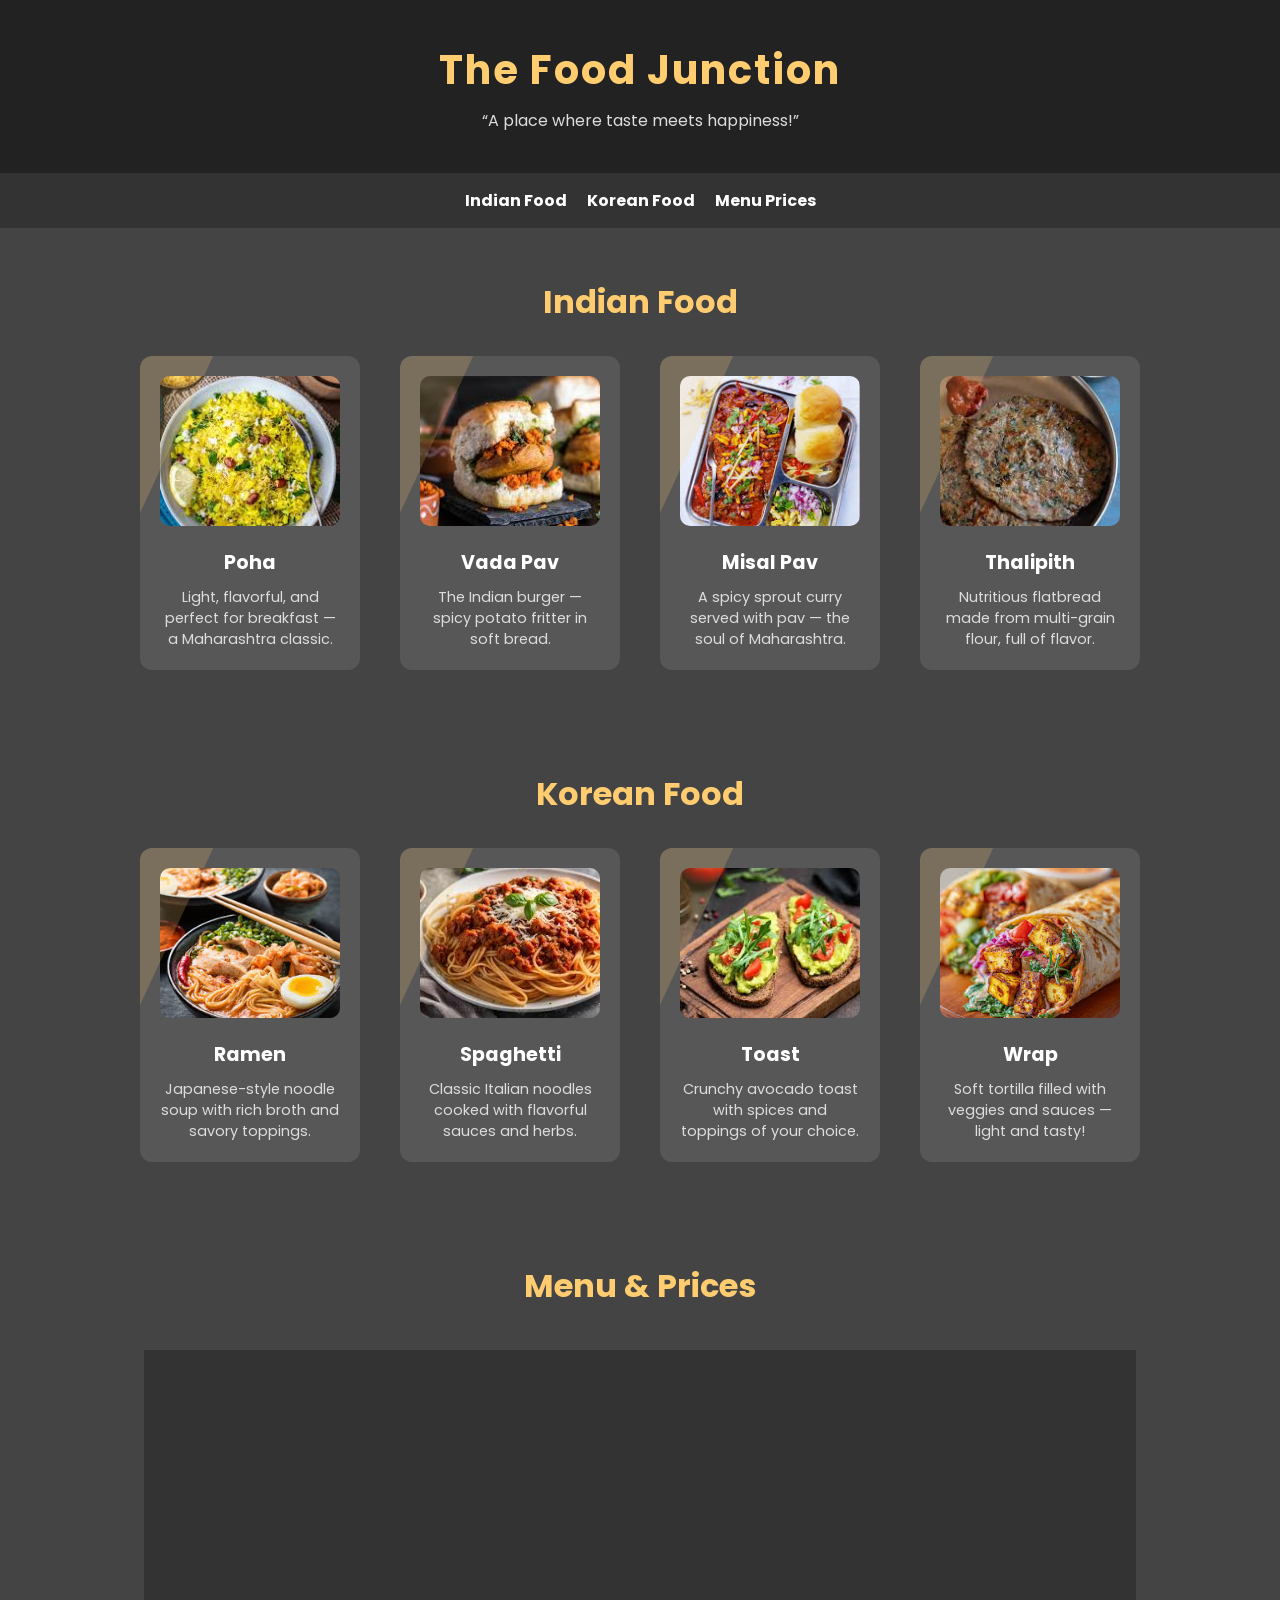
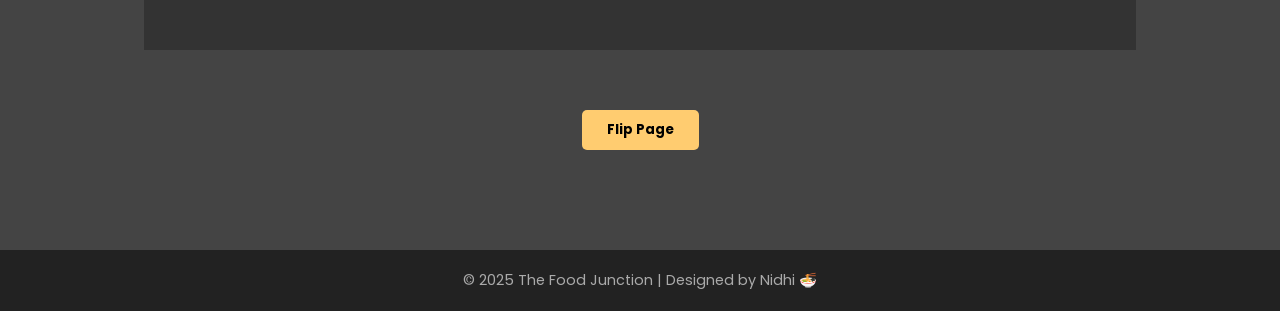
==== index.html @ 17d96d8f "Update and rename food.html to index.html" ====
<!DOCTYPE html>
<html lang="en">
<head>
  <meta charset="UTF-8">
  <title>The Food Junction</title>
  <link href="https://fonts.googleapis.com/css2?family=Poppins:wght@300;400;600&display=swap" rel="stylesheet">
  <style>
    * {
      margin: 0;
      padding: 0;
      box-sizing: border-box;
      font-family: "Poppins", sans-serif;
    }

    body {
      background-color: #444;
      color: white;
      text-align: center;
      overflow-x: hidden;
    }

    header {
      padding: 40px 20px;
      background: #222;
      box-shadow: 0 2px 8px rgba(0, 0, 0, 0.6);
      animation: slideDown 1s ease;
    }

    @keyframes slideDown {
      from { transform: translateY(-100px); opacity: 0; }
      to { transform: translateY(0); opacity: 1; }
    }

    header h1 {
      font-size: 2.5rem;
      letter-spacing: 2px;
      color: #ffcc70;
      animation: fadeIn 2s ease;
    }

    header p {
      font-size: 1rem;
      margin-top: 8px;
      color: #ddd;
      animation: fadeIn 2.5s ease;
    }

    nav {
      background: #333;
      padding: 15px;
      display: flex;
      justify-content: center;
      gap: 20px;
      animation: slideUp 1s ease;
    }

    @keyframes slideUp {
      from { transform: translateY(100px); opacity: 0; }
      to { transform: translateY(0); opacity: 1; }
    }

    nav a {
      color: white;
      text-decoration: none;
      font-weight: bold;
      transition: 0.3s;
    }

    nav a:hover {
      color: #ffcc70;
      text-decoration: underline;
      transform: scale(1.1);
    }

    section {
      padding: 50px 20px;
      animation: fadeInSection 1.5s ease;
    }

    @keyframes fadeInSection {
      from { opacity: 0; transform: translateY(30px); }
      to { opacity: 1; transform: translateY(0); }
    }

    h2 {
      color: #ffcc70;
      font-size: 2rem;
      margin-bottom: 30px;
    }

    .menu {
      display: flex;
      justify-content: center;
      flex-wrap: wrap;
      gap: 40px;
    }

    .dish {
      background: rgba(255, 255, 255, 0.1);
      border-radius: 12px;
      padding: 20px;
      width: 220px;
      transition: 0.3s ease;
      cursor: pointer;
      position: relative;
      overflow: hidden;
    }

    .dish:hover {
      background: rgba(255, 255, 255, 0.2);
      transform: scale(1.05);
      box-shadow: 0 5px 20px rgba(0,0,0,0.5);
    }

    .dish::after {
      content: "";
      position: absolute;
      top: 0; left: -100%;
      width: 100%; height: 100%;
      background: rgba(255, 204, 112, 0.2);
      transform: skewX(-25deg);
      transition: 0.5s;
    }

    .dish:hover::after {
      left: 200%;
    }

    .dish img {
      width: 100%;
      height: 150px;
      object-fit: cover;
      border-radius: 10px;
      margin-bottom: 15px;
    }

    .dish h3 {
      margin-bottom: 10px;
      color: #fff;
      font-size: 1.2rem;
    }

    .dish p {
      font-size: 0.9rem;
      color: #ddd;
    }

    footer {
      background: #222;
      padding: 20px;
      color: #aaa;
      font-size: 0.9rem;
      margin-top: 50px;
      animation: fadeIn 2s ease;
    }

    @keyframes fadeIn {
      from { opacity: 0; }
      to { opacity: 1; }
    }

    /* ---------- BOOK STYLE MENU ---------- */
    #menu {
      perspective: 2000px;
    }

    .book {
      width: 80%;
      height: 300px;
      margin: 40px auto;
      position: relative;
      transform-style: preserve-3d;
      transform: rotateY(0deg);
      transition: transform 1s;
      cursor: pointer;
    }

    .page {
      width: 50%;
      height: 100%;
      position: absolute;
      top: 0;
      background: #333;
      color: white;
      border: 2px solid #ffcc70;
      padding: 20px;
      box-shadow: inset 0 0 30px rgba(0,0,0,0.4);
    }

    .page.left {
      left: 0;
      border-right: none;
      transform-origin: left;
    }

    .page.right {
      right: 0;
      border-left: none;
      transform-origin: right;
    }

    .page h3 {
      color: #ffcc70;
      margin-bottom: 10px;
    }

    .page ul {
      list-style: none;
    }

    .page li {
      padding: 5px 0;
      border-bottom: 1px dashed #777;
    }

    .book.flipped {
      transform: rotateY(-180deg);
    }

    .flip-btn {
      margin-top: 20px;
      padding: 10px 25px;
      background: #ffcc70;
      border: none;
      color: black;
      font-weight: bold;
      border-radius: 5px;
      cursor: pointer;
      transition: 0.3s;
    }

    .flip-btn:hover {
      transform: scale(1.05);
      background: #ffd88f;
    }

    /* Modal */
    .modal {
      display: none;
      position: fixed;
      z-index: 1000;
      left: 0; top: 0;
      width: 100%; height: 100%;
      background: rgba(0, 0, 0, 0.8);
      justify-content: center;
      align-items: center;
      animation: fadeInModal 0.4s ease;
    }

    @keyframes fadeInModal {
      from { opacity: 0; }
      to { opacity: 1; }
    }

    .modal-content {
      background: #222;
      border-radius: 15px;
      padding: 25px;
      width: 300px;
      animation: swipeUp 0.5s ease;
    }

    @keyframes swipeUp {
      from { transform: translateY(50px); opacity: 0; }
      to { transform: translateY(0); opacity: 1; }
    }

    .modal-content img {
      width: 100%;
      border-radius: 10px;
      margin-bottom: 15px;
    }

    .close {
      color: #ffcc70;
      float: right;
      font-size: 1.5rem;
      cursor: pointer;
    }

    .close:hover {
      color: white;
    }
  </style>
</head>
<body>

  <header>
    <h1>The Food Junction</h1>
    <p>“A place where taste meets happiness!”</p>
  </header>

  <nav>
    <a href="#indian">Indian Food</a>
    <a href="#korean">Korean Food</a>
    <a href="#menu">Menu Prices</a>
  </nav>

  <section id="indian">
    <h2>Indian Food</h2>
    <div class="menu">
      <div class="dish" data-title="Poha" data-desc="Light, flavorful, and perfect for breakfast — a Maharashtra classic." data-img="poha.jpg">
        <img src="poha.jpg" alt="Poha">
        <h3>Poha</h3>
        <p>Light, flavorful, and perfect for breakfast — a Maharashtra classic.</p>
      </div>
      <div class="dish" data-title="Vada Pav" data-desc="The Indian burger — spicy potato fritter in soft bread." data-img="pav.jpg">
        <img src="pav.jpg" alt="Vada Pav">
        <h3>Vada Pav</h3>
        <p>The Indian burger — spicy potato fritter in soft bread.</p>
      </div>
      <div class="dish" data-title="Misal Pav" data-desc="A spicy sprout curry served with pav — the soul of Maharashtra." data-img="misal.jpg">
        <img src="misal.jpg" alt="Misal Pav">
        <h3>Misal Pav</h3>
        <p>A spicy sprout curry served with pav — the soul of Maharashtra.</p>
      </div>
      <div class="dish" data-title="Thalipith" data-desc="Nutritious flatbread made from multi-grain flour, full of flavor." data-img="thalipith.jpg">
        <img src="thalipith.jpg" alt="Thalipith">
        <h3>Thalipith</h3>
        <p>Nutritious flatbread made from multi-grain flour, full of flavor.</p>
      </div>
    </div>
  </section>

  <section id="korean">
    <h2>Korean Food</h2>
    <div class="menu">
      <div class="dish" data-title="Ramen" data-desc="Japanese-style noodle soup with rich broth and savory toppings." data-img="ramen.jpg">
        <img src="ramen.jpg" alt="Ramen">
        <h3>Ramen</h3>
        <p>Japanese-style noodle soup with rich broth and savory toppings.</p>
      </div>
      <div class="dish" data-title="Spaghetti" data-desc="Classic Italian noodles cooked with flavorful sauces and herbs." data-img="spaghetti.jpg">
        <img src="spaghetti.jpg" alt="Spaghetti">
        <h3>Spaghetti</h3>
        <p>Classic Italian noodles cooked with flavorful sauces and herbs.</p>
      </div>
      <div class="dish" data-title="Toast" data-desc="Crunchy avocado toast with spices and toppings of your choice." data-img="tost.jpg">
        <img src="tost.jpg" alt="Toast">
        <h3>Toast</h3>
        <p>Crunchy avocado toast with spices and toppings of your choice.</p>
      </div>
      <div class="dish" data-title="Wrap" data-desc="Soft tortilla filled with veggies and sauces — light and tasty!" data-img="wrap.jpg">
        <img src="wrap.jpg" alt="Wrap">
        <h3>Wrap</h3>
        <p>Soft tortilla filled with veggies and sauces — light and tasty!</p>
      </div>
    </div>
  </section>

  <!-- BOOK STYLE MENU -->
  <section id="menu">
    <h2>Menu & Prices</h2>

    <div class="book" id="book">
      <div class="page left">
        <h3>Indian Food</h3>
        <ul>
          <li>Poha — ₹40</li>
          <li>Vada Pav — ₹30</li>
          <li>Misal Pav — ₹50</li>
          <li>Thalipith — ₹70</li>
        </ul>
      </div>
      <div class="page right">
        <h3>Korean Food</h3>
        <ul>
          <li>Ramen — ₹149</li>
          <li>Spaghetti — ₹159</li>
          <li>Toast — ₹129</li>
          <li>Wrap — ₹179</li>
        </ul>
      </div>
    </div>

    <button class="flip-btn" id="flipBtn">Flip Page</button>
  </section>

  <footer>
    <p>© 2025 The Food Junction | Designed by Nidhi 🍜</p>
  </footer>

  <!-- Modal -->
  <div class="modal" id="dishModal">
    <div class="modal-content">
      <span class="close">&times;</span>
      <img src="" alt="Dish" id="modalImg">
      <h3 id="modalTitle"></h3>
      <p id="modalDesc"></p>
    </div>
  </div>

  <script>
    const dishes = document.querySelectorAll('.dish');
    const modal = document.getElementById('dishModal');
    const modalImg = document.getElementById('modalImg');
    const modalTitle = document.getElementById('modalTitle');
    const modalDesc = document.getElementById('modalDesc');
    const closeBtn = document.querySelector('.close');
    const flipBtn = document.getElementById('flipBtn');
    const book = document.getElementById('book');

    dishes.forEach(dish => {
      dish.addEventListener('click', () => {
        modalImg.src = dish.dataset.img;
        modalTitle.textContent = dish.dataset.title;
        modalDesc.textContent = dish.dataset.desc;
        modal.style.display = 'flex';
      });
    });

    closeBtn.onclick = () => {
      modal.style.display = 'none';
    };

    window.onclick = (e) => {
      if (e.target === modal) {
        modal.style.display = 'none';
      }
    };

    flipBtn.addEventListener('click', () => {
      book.classList.toggle('flipped');
    });
  </script>

</body>
</html>
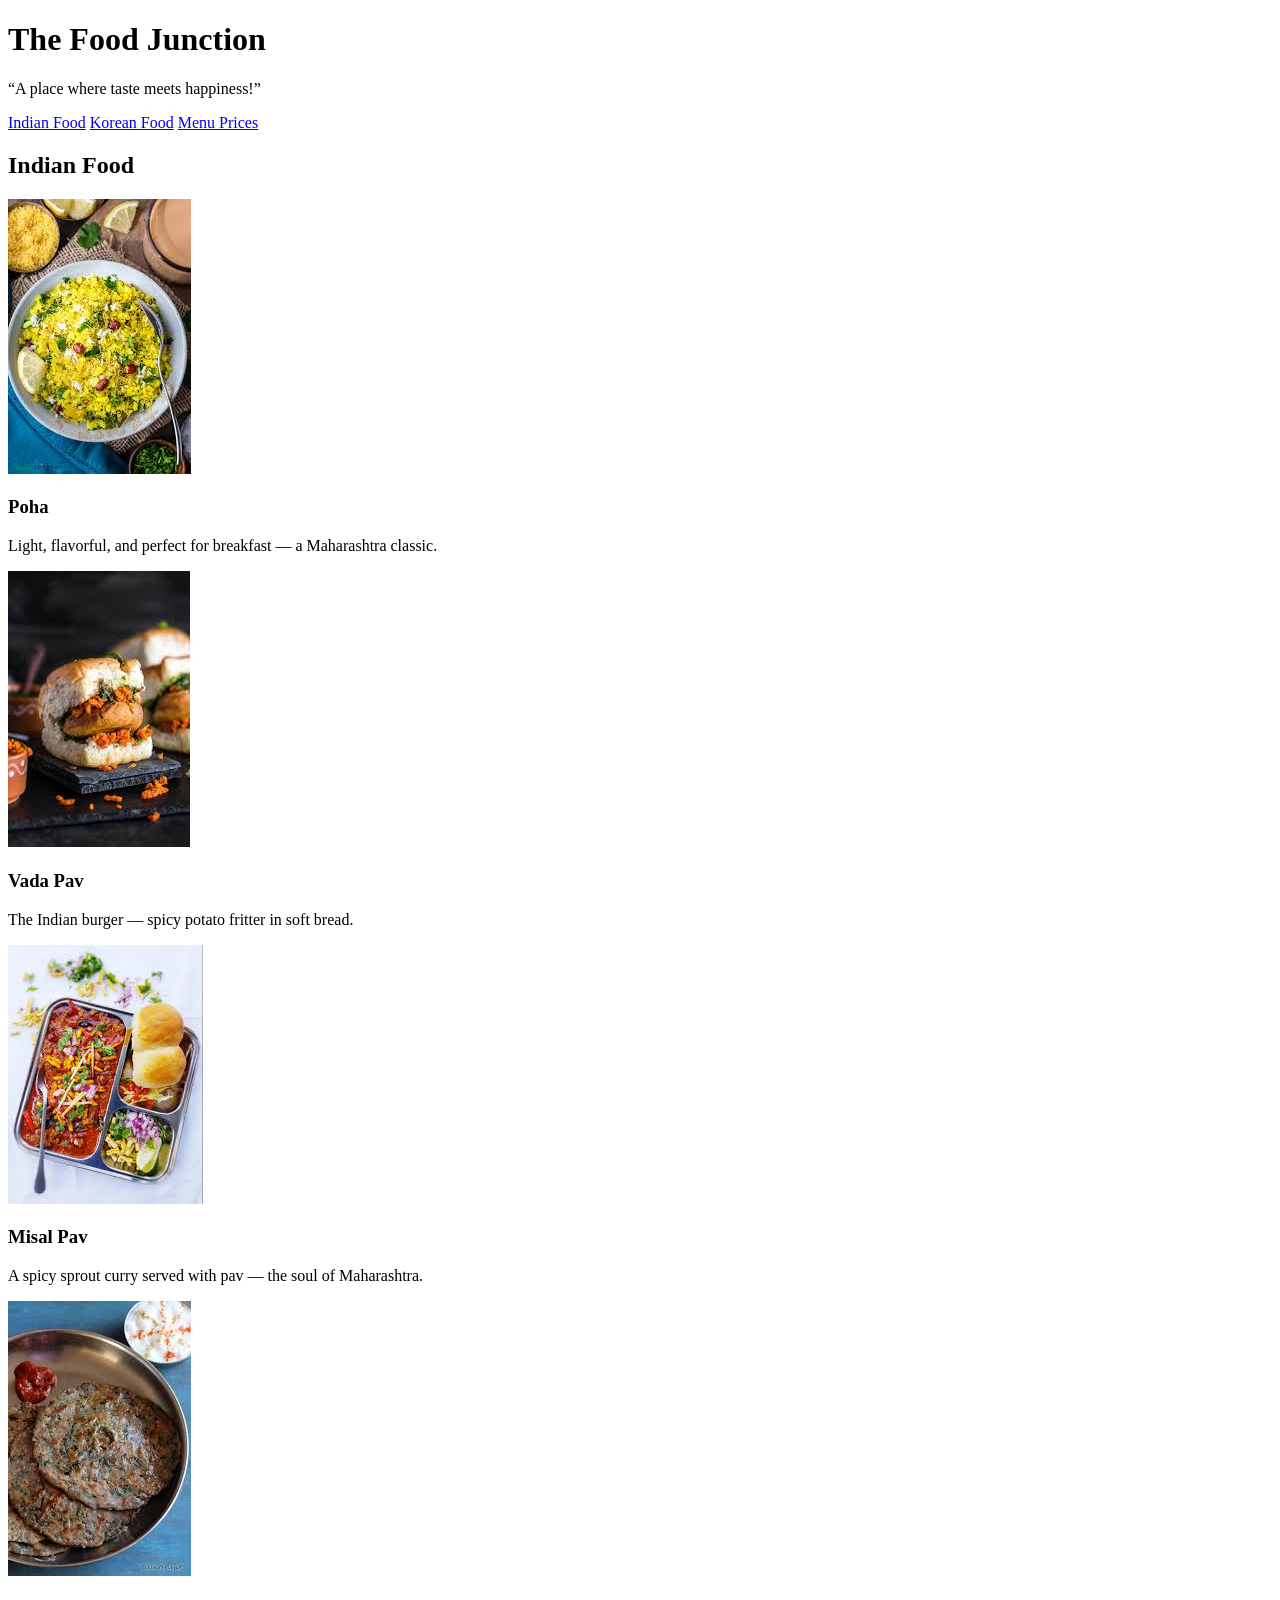
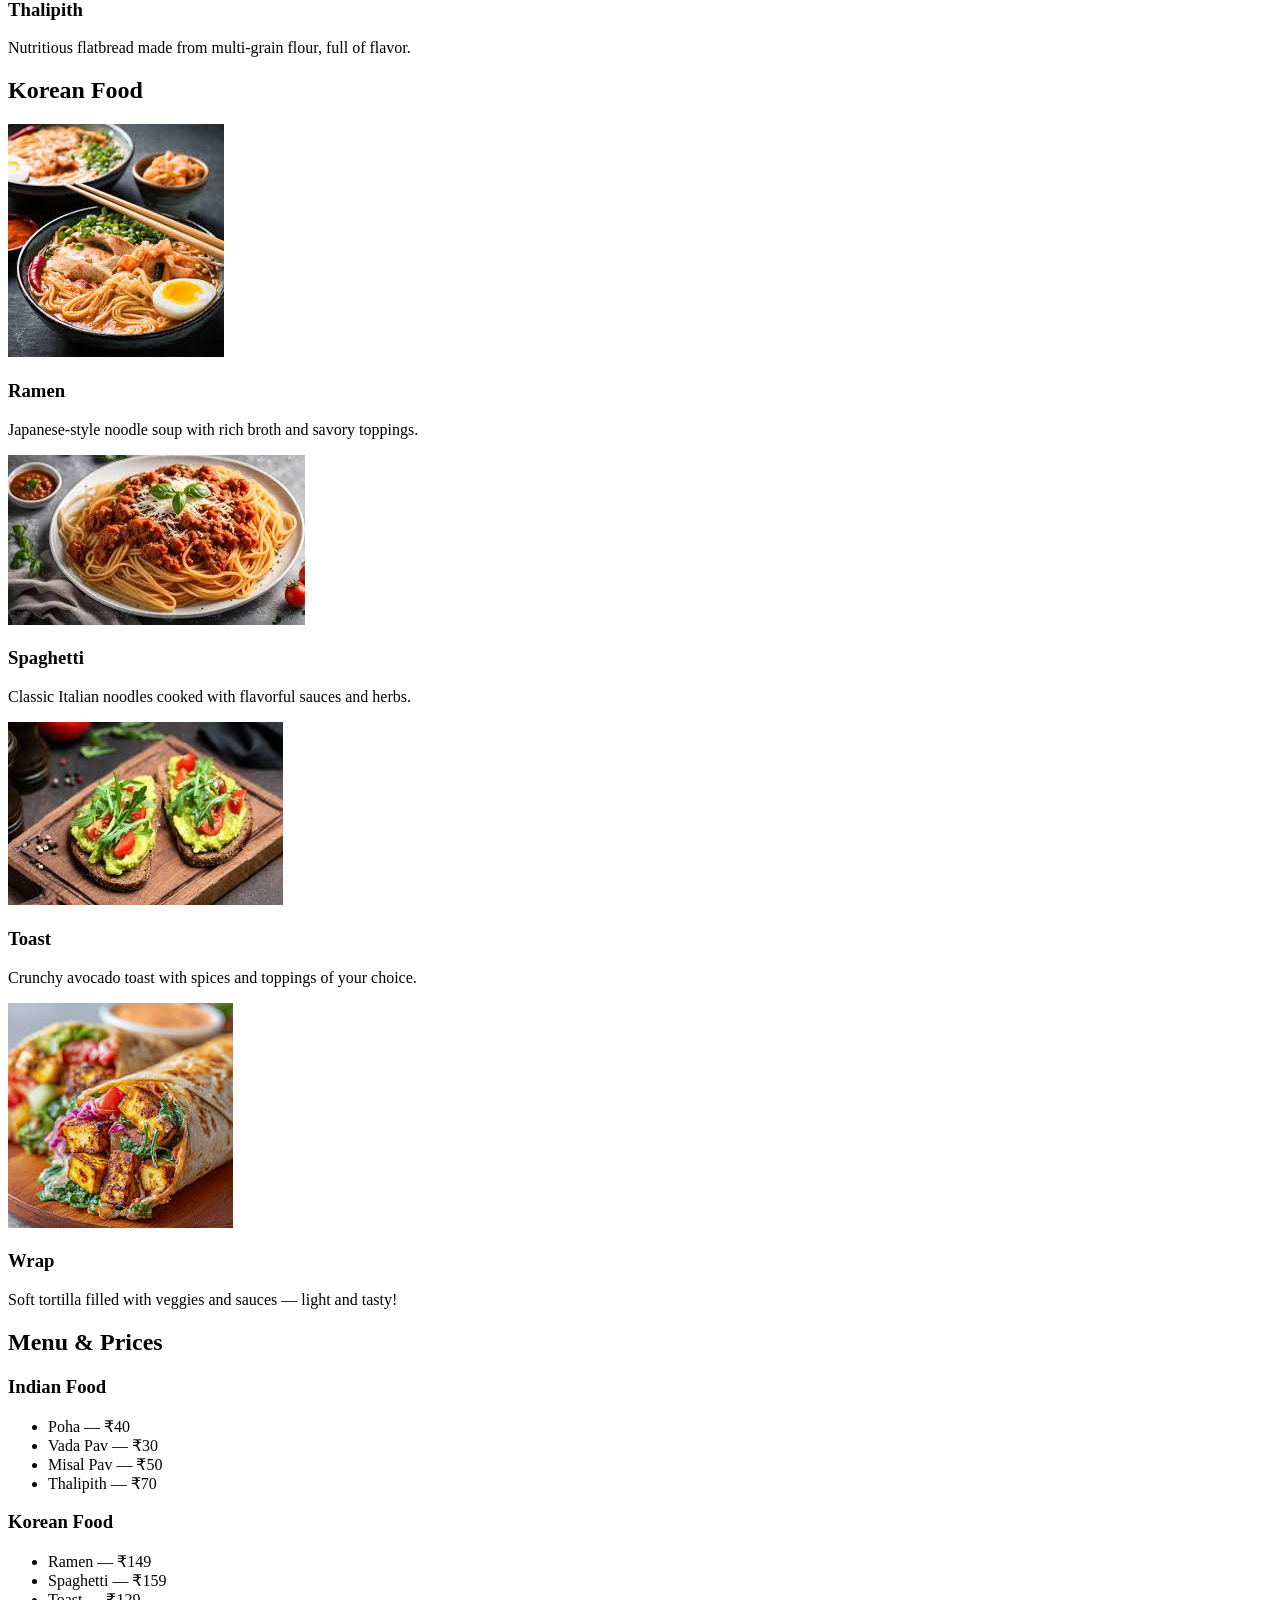
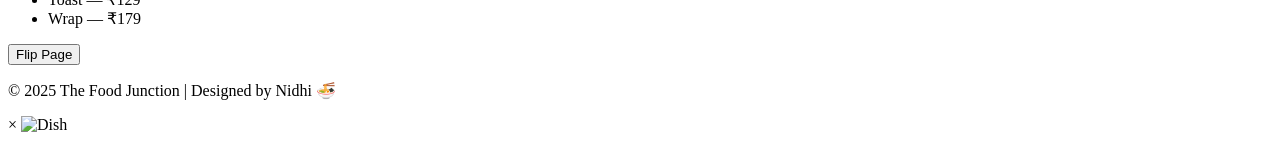
==== commit 0b318390: "Update index.html" ====
--- a/index.html
+++ b/index.html
@@ -4,284 +4,7 @@
   <meta charset="UTF-8">
   <title>The Food Junction</title>
   <link href="https://fonts.googleapis.com/css2?family=Poppins:wght@300;400;600&display=swap" rel="stylesheet">
-  <style>
-    * {
-      margin: 0;
-      padding: 0;
-      box-sizing: border-box;
-      font-family: "Poppins", sans-serif;
-    }
-
-    body {
-      background-color: #444;
-      color: white;
-      text-align: center;
-      overflow-x: hidden;
-    }
-
-    header {
-      padding: 40px 20px;
-      background: #222;
-      box-shadow: 0 2px 8px rgba(0, 0, 0, 0.6);
-      animation: slideDown 1s ease;
-    }
-
-    @keyframes slideDown {
-      from { transform: translateY(-100px); opacity: 0; }
-      to { transform: translateY(0); opacity: 1; }
-    }
-
-    header h1 {
-      font-size: 2.5rem;
-      letter-spacing: 2px;
-      color: #ffcc70;
-      animation: fadeIn 2s ease;
-    }
-
-    header p {
-      font-size: 1rem;
-      margin-top: 8px;
-      color: #ddd;
-      animation: fadeIn 2.5s ease;
-    }
-
-    nav {
-      background: #333;
-      padding: 15px;
-      display: flex;
-      justify-content: center;
-      gap: 20px;
-      animation: slideUp 1s ease;
-    }
-
-    @keyframes slideUp {
-      from { transform: translateY(100px); opacity: 0; }
-      to { transform: translateY(0); opacity: 1; }
-    }
-
-    nav a {
-      color: white;
-      text-decoration: none;
-      font-weight: bold;
-      transition: 0.3s;
-    }
-
-    nav a:hover {
-      color: #ffcc70;
-      text-decoration: underline;
-      transform: scale(1.1);
-    }
-
-    section {
-      padding: 50px 20px;
-      animation: fadeInSection 1.5s ease;
-    }
-
-    @keyframes fadeInSection {
-      from { opacity: 0; transform: translateY(30px); }
-      to { opacity: 1; transform: translateY(0); }
-    }
-
-    h2 {
-      color: #ffcc70;
-      font-size: 2rem;
-      margin-bottom: 30px;
-    }
-
-    .menu {
-      display: flex;
-      justify-content: center;
-      flex-wrap: wrap;
-      gap: 40px;
-    }
-
-    .dish {
-      background: rgba(255, 255, 255, 0.1);
-      border-radius: 12px;
-      padding: 20px;
-      width: 220px;
-      transition: 0.3s ease;
-      cursor: pointer;
-      position: relative;
-      overflow: hidden;
-    }
-
-    .dish:hover {
-      background: rgba(255, 255, 255, 0.2);
-      transform: scale(1.05);
-      box-shadow: 0 5px 20px rgba(0,0,0,0.5);
-    }
-
-    .dish::after {
-      content: "";
-      position: absolute;
-      top: 0; left: -100%;
-      width: 100%; height: 100%;
-      background: rgba(255, 204, 112, 0.2);
-      transform: skewX(-25deg);
-      transition: 0.5s;
-    }
-
-    .dish:hover::after {
-      left: 200%;
-    }
-
-    .dish img {
-      width: 100%;
-      height: 150px;
-      object-fit: cover;
-      border-radius: 10px;
-      margin-bottom: 15px;
-    }
-
-    .dish h3 {
-      margin-bottom: 10px;
-      color: #fff;
-      font-size: 1.2rem;
-    }
-
-    .dish p {
-      font-size: 0.9rem;
-      color: #ddd;
-    }
-
-    footer {
-      background: #222;
-      padding: 20px;
-      color: #aaa;
-      font-size: 0.9rem;
-      margin-top: 50px;
-      animation: fadeIn 2s ease;
-    }
-
-    @keyframes fadeIn {
-      from { opacity: 0; }
-      to { opacity: 1; }
-    }
-
-    /* ---------- BOOK STYLE MENU ---------- */
-    #menu {
-      perspective: 2000px;
-    }
-
-    .book {
-      width: 80%;
-      height: 300px;
-      margin: 40px auto;
-      position: relative;
-      transform-style: preserve-3d;
-      transform: rotateY(0deg);
-      transition: transform 1s;
-      cursor: pointer;
-    }
-
-    .page {
-      width: 50%;
-      height: 100%;
-      position: absolute;
-      top: 0;
-      background: #333;
-      color: white;
-      border: 2px solid #ffcc70;
-      padding: 20px;
-      box-shadow: inset 0 0 30px rgba(0,0,0,0.4);
-    }
-
-    .page.left {
-      left: 0;
-      border-right: none;
-      transform-origin: left;
-    }
-
-    .page.right {
-      right: 0;
-      border-left: none;
-      transform-origin: right;
-    }
-
-    .page h3 {
-      color: #ffcc70;
-      margin-bottom: 10px;
-    }
-
-    .page ul {
-      list-style: none;
-    }
-
-    .page li {
-      padding: 5px 0;
-      border-bottom: 1px dashed #777;
-    }
-
-    .book.flipped {
-      transform: rotateY(-180deg);
-    }
-
-    .flip-btn {
-      margin-top: 20px;
-      padding: 10px 25px;
-      background: #ffcc70;
-      border: none;
-      color: black;
-      font-weight: bold;
-      border-radius: 5px;
-      cursor: pointer;
-      transition: 0.3s;
-    }
-
-    .flip-btn:hover {
-      transform: scale(1.05);
-      background: #ffd88f;
-    }
-
-    /* Modal */
-    .modal {
-      display: none;
-      position: fixed;
-      z-index: 1000;
-      left: 0; top: 0;
-      width: 100%; height: 100%;
-      background: rgba(0, 0, 0, 0.8);
-      justify-content: center;
-      align-items: center;
-      animation: fadeInModal 0.4s ease;
-    }
-
-    @keyframes fadeInModal {
-      from { opacity: 0; }
-      to { opacity: 1; }
-    }
-
-    .modal-content {
-      background: #222;
-      border-radius: 15px;
-      padding: 25px;
-      width: 300px;
-      animation: swipeUp 0.5s ease;
-    }
-
-    @keyframes swipeUp {
-      from { transform: translateY(50px); opacity: 0; }
-      to { transform: translateY(0); opacity: 1; }
-    }
-
-    .modal-content img {
-      width: 100%;
-      border-radius: 10px;
-      margin-bottom: 15px;
-    }
-
-    .close {
-      color: #ffcc70;
-      float: right;
-      font-size: 1.5rem;
-      cursor: pointer;
-    }
-
-    .close:hover {
-      color: white;
-    }
-  </style>
+ 
 </head>
 <body>
 
@@ -426,3 +149,4 @@
 
 </body>
 </html>
+
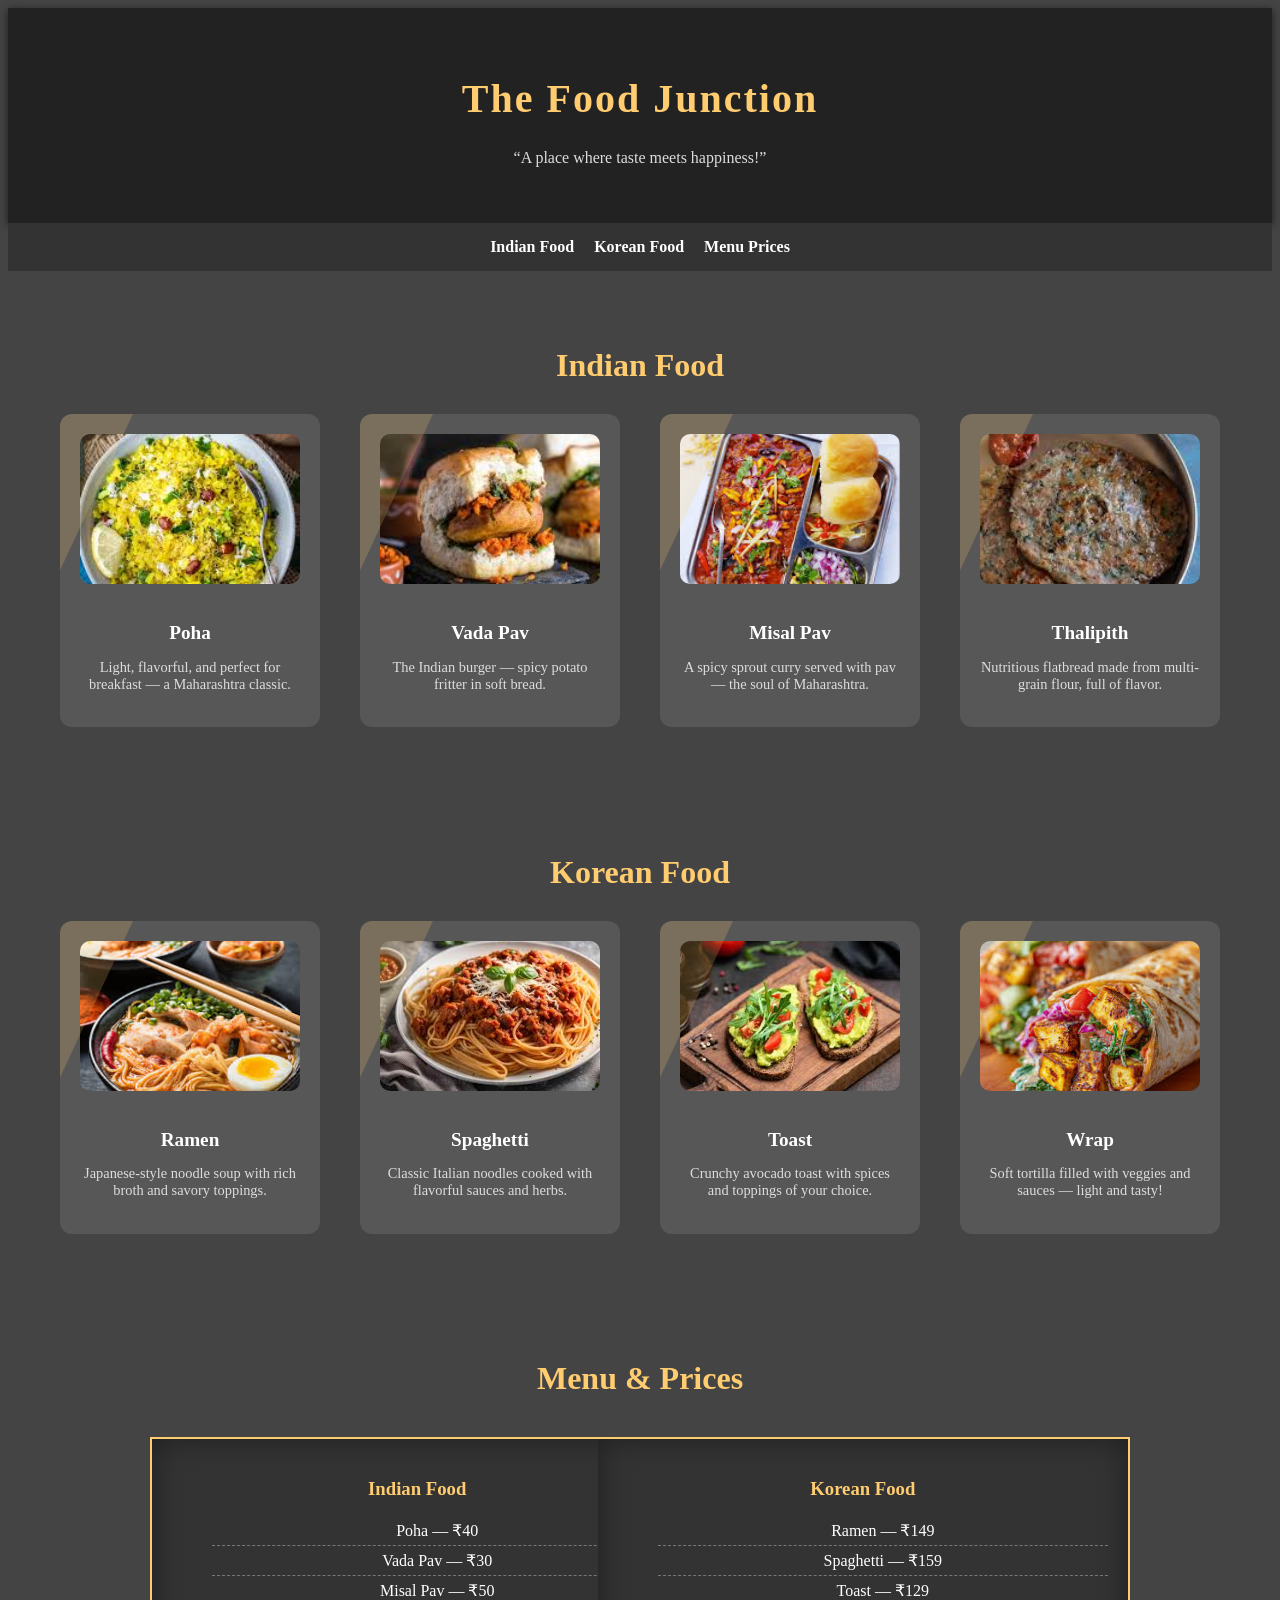
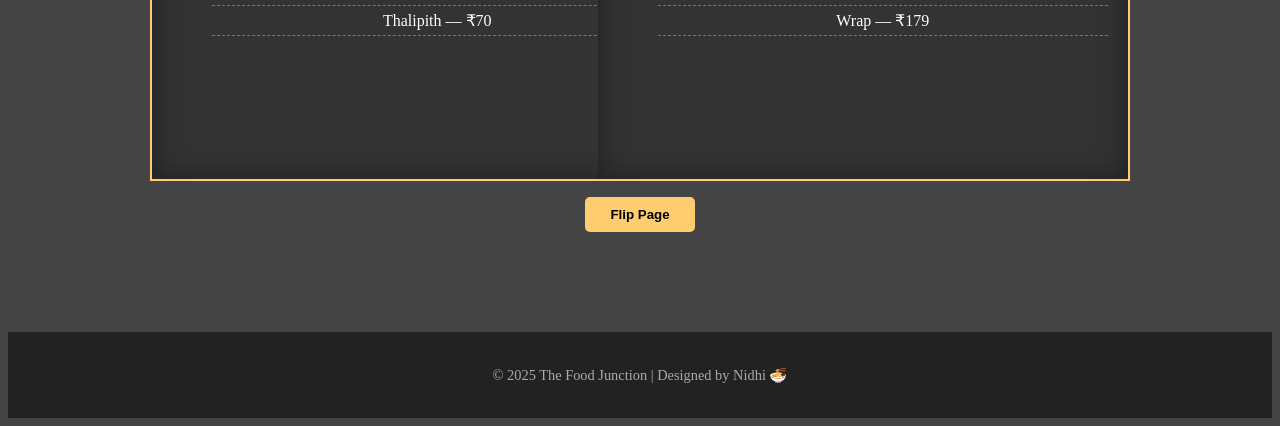
==== commit 3cc757f2: "Update index.html" ====
--- a/index.html
+++ b/index.html
@@ -4,7 +4,7 @@
   <meta charset="UTF-8">
   <title>The Food Junction</title>
   <link href="https://fonts.googleapis.com/css2?family=Poppins:wght@300;400;600&display=swap" rel="stylesheet">
- 
+ <link rel="stylesheet" href="food.css">
 </head>
 <body>
 
@@ -150,3 +150,4 @@
 </body>
 </html>
 
+
--- a/food.css
+++ b/food.css
@@ -0,0 +1,278 @@
+  <style>
+    * {
+      margin: 0;
+      padding: 0;
+      box-sizing: border-box;
+      font-family: "Poppins", sans-serif;
+    }
+
+    body {
+      background-color: #444;
+      color: white;
+      text-align: center;
+      overflow-x: hidden;
+    }
+
+    header {
+      padding: 40px 20px;
+      background: #222;
+      box-shadow: 0 2px 8px rgba(0, 0, 0, 0.6);
+      animation: slideDown 1s ease;
+    }
+
+    @keyframes slideDown {
+      from { transform: translateY(-100px); opacity: 0; }
+      to { transform: translateY(0); opacity: 1; }
+    }
+
+    header h1 {
+      font-size: 2.5rem;
+      letter-spacing: 2px;
+      color: #ffcc70;
+      animation: fadeIn 2s ease;
+    }
+
+    header p {
+      font-size: 1rem;
+      margin-top: 8px;
+      color: #ddd;
+      animation: fadeIn 2.5s ease;
+    }
+
+    nav {
+      background: #333;
+      padding: 15px;
+      display: flex;
+      justify-content: center;
+      gap: 20px;
+      animation: slideUp 1s ease;
+    }
+
+    @keyframes slideUp {
+      from { transform: translateY(100px); opacity: 0; }
+      to { transform: translateY(0); opacity: 1; }
+    }
+
+    nav a {
+      color: white;
+      text-decoration: none;
+      font-weight: bold;
+      transition: 0.3s;
+    }
+
+    nav a:hover {
+      color: #ffcc70;
+      text-decoration: underline;
+      transform: scale(1.1);
+    }
+
+    section {
+      padding: 50px 20px;
+      animation: fadeInSection 1.5s ease;
+    }
+
+    @keyframes fadeInSection {
+      from { opacity: 0; transform: translateY(30px); }
+      to { opacity: 1; transform: translateY(0); }
+    }
+
+    h2 {
+      color: #ffcc70;
+      font-size: 2rem;
+      margin-bottom: 30px;
+    }
+
+    .menu {
+      display: flex;
+      justify-content: center;
+      flex-wrap: wrap;
+      gap: 40px;
+    }
+
+    .dish {
+      background: rgba(255, 255, 255, 0.1);
+      border-radius: 12px;
+      padding: 20px;
+      width: 220px;
+      transition: 0.3s ease;
+      cursor: pointer;
+      position: relative;
+      overflow: hidden;
+    }
+
+    .dish:hover {
+      background: rgba(255, 255, 255, 0.2);
+      transform: scale(1.05);
+      box-shadow: 0 5px 20px rgba(0,0,0,0.5);
+    }
+
+    .dish::after {
+      content: "";
+      position: absolute;
+      top: 0; left: -100%;
+      width: 100%; height: 100%;
+      background: rgba(255, 204, 112, 0.2);
+      transform: skewX(-25deg);
+      transition: 0.5s;
+    }
+
+    .dish:hover::after {
+      left: 200%;
+    }
+
+    .dish img {
+      width: 100%;
+      height: 150px;
+      object-fit: cover;
+      border-radius: 10px;
+      margin-bottom: 15px;
+    }
+
+    .dish h3 {
+      margin-bottom: 10px;
+      color: #fff;
+      font-size: 1.2rem;
+    }
+
+    .dish p {
+      font-size: 0.9rem;
+      color: #ddd;
+    }
+
+    footer {
+      background: #222;
+      padding: 20px;
+      color: #aaa;
+      font-size: 0.9rem;
+      margin-top: 50px;
+      animation: fadeIn 2s ease;
+    }
+
+    @keyframes fadeIn {
+      from { opacity: 0; }
+      to { opacity: 1; }
+    }
+
+    /* ---------- BOOK STYLE MENU ---------- */
+    #menu {
+      perspective: 2000px;
+    }
+
+    .book {
+      width: 80%;
+      height: 300px;
+      margin: 40px auto;
+      position: relative;
+      transform-style: preserve-3d;
+      transform: rotateY(0deg);
+      transition: transform 1s;
+      cursor: pointer;
+    }
+
+    .page {
+      width: 50%;
+      height: 100%;
+      position: absolute;
+      top: 0;
+      background: #333;
+      color: white;
+      border: 2px solid #ffcc70;
+      padding: 20px;
+      box-shadow: inset 0 0 30px rgba(0,0,0,0.4);
+    }
+
+    .page.left {
+      left: 0;
+      border-right: none;
+      transform-origin: left;
+    }
+
+    .page.right {
+      right: 0;
+      border-left: none;
+      transform-origin: right;
+    }
+
+    .page h3 {
+      color: #ffcc70;
+      margin-bottom: 10px;
+    }
+
+    .page ul {
+      list-style: none;
+    }
+
+    .page li {
+      padding: 5px 0;
+      border-bottom: 1px dashed #777;
+    }
+
+    .book.flipped {
+      transform: rotateY(-180deg);
+    }
+
+    .flip-btn {
+      margin-top: 20px;
+      padding: 10px 25px;
+      background: #ffcc70;
+      border: none;
+      color: black;
+      font-weight: bold;
+      border-radius: 5px;
+      cursor: pointer;
+      transition: 0.3s;
+    }
+
+    .flip-btn:hover {
+      transform: scale(1.05);
+      background: #ffd88f;
+    }
+
+    /* Modal */
+    .modal {
+      display: none;
+      position: fixed;
+      z-index: 1000;
+      left: 0; top: 0;
+      width: 100%; height: 100%;
+      background: rgba(0, 0, 0, 0.8);
+      justify-content: center;
+      align-items: center;
+      animation: fadeInModal 0.4s ease;
+    }
+
+    @keyframes fadeInModal {
+      from { opacity: 0; }
+      to { opacity: 1; }
+    }
+
+    .modal-content {
+      background: #222;
+      border-radius: 15px;
+      padding: 25px;
+      width: 300px;
+      animation: swipeUp 0.5s ease;
+    }
+
+    @keyframes swipeUp {
+      from { transform: translateY(50px); opacity: 0; }
+      to { transform: translateY(0); opacity: 1; }
+    }
+
+    .modal-content img {
+      width: 100%;
+      border-radius: 10px;
+      margin-bottom: 15px;
+    }
+
+    .close {
+      color: #ffcc70;
+      float: right;
+      font-size: 1.5rem;
+      cursor: pointer;
+    }
+
+    .close:hover {
+      color: white;
+    }
+  </style>
